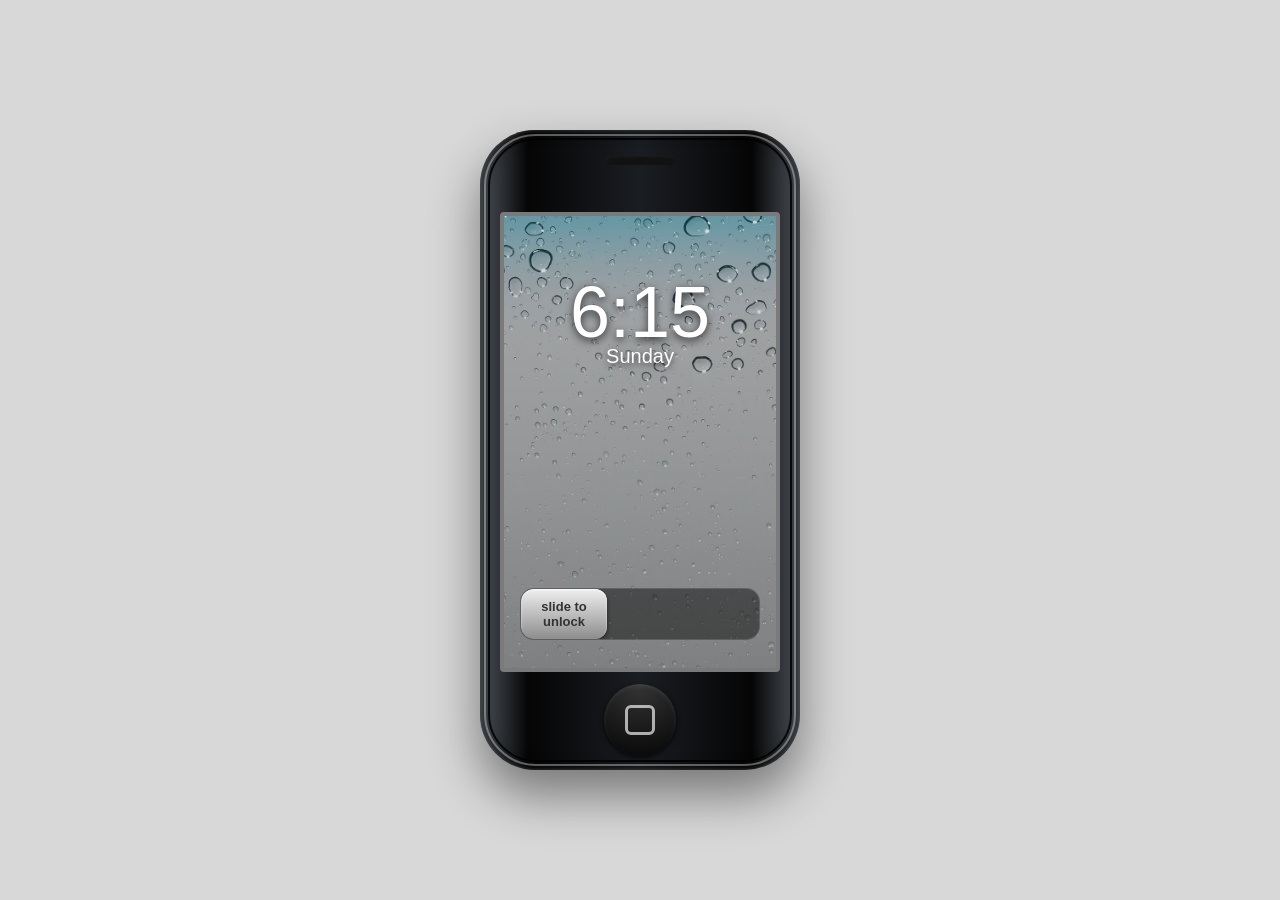
==== index.html @ dcb59309 "Add files via upload" ====
<!DOCTYPE html>
<html lang="en">
<head>
  <meta charset="UTF-8">
  <meta name="viewport" content="width=device-width, initial-scale=1.0">
  <title>MY PHONE</title>
  <link rel="icon" type="image/png" href="phone.png">
  <link rel="stylesheet" href="style.css">
</head>
<body>


<!-- IPHONE -->
<div class="iphone">

    <div class="speaker"></div>

    <!-- LOCKSCREEN -->
    <div id="lockscreen">

        <div class="lock-time" id="time">9:41</div>
        <div class="lock-date" id="date">Wednesday</div>

        <div class="unlock-container">
            <div id="unlockSlider">
                <span>slide to unlock</span>
            </div>
        </div>

    </div>

    <!-- HOME SCREEN -->
    <div id="homescreen">

        <div class="status-bar">
            <span>AT&T</span>
            <span id="statusTime">9:41</span>
            <span>100%</span>
        </div>

        <div class="apps">

            <div class="app" onclick="openApp('gallery.html')">
                <img src="galeri.jpg">
                <p>Gallery</p>
            </div>

            <div class="app" onclick="openApp('https:/benplaylist.vercel.app/')">
                <img src="music.webp">
                <p>Music</p>
            </div>

            <div class="app" onclick="openApp('notes.html')">
                <img src="notes.webp">
                <p>Notes</p>
            </div>

        </div>

        <div class="dock">
            <img src="safari.webp">
            <img src="setting.jpg">
        </div>

    </div>

    <div class="home-btn"></div>

</div>

<script src="script.js"></script>
</body>
</html>
---- style.css ----
*{
    margin:0;
    padding:0;
    box-sizing:border-box;
    font-family:Helvetica, Arial, sans-serif;
}

body{
    min-height:100vh;
    display:flex;
    justify-content:center;
    align-items:center;
    background:#d8d8d8;
    overflow:hidden;
}


/* PHONE BODY */

.iphone{
    width:320px;
    height:640px;
    background:
    linear-gradient(to right,
    #4e545b 0%,
    #050505 15%,
    #1a1d22 50%,
    #050505 85%,
    #4e545b 100%);
    border-radius:55px;
    position:relative;
    padding:18px;
    box-shadow:
    inset 0 0 4px rgba(255,255,255,.25),
    inset 0 0 15px rgba(0,0,0,.9),
    0 25px 50px rgba(0,0,0,.45);
}

.iphone::before{
    content:'';
    position:absolute;
    inset:4px;
    border-radius:52px;
    border:2px solid rgba(255,255,255,.35);
}

.iphone::after{
    content:'';
    position:absolute;
    inset:8px;
    border-radius:48px;
    border:2px solid rgba(0,0,0,.85);
}

.hidden{
    opacity:0;
    animation:showPhone 1s forwards;
    animation-delay:2.3s;
}

@keyframes showPhone{
    to{
        opacity:1;
    }
}

/* SPEAKER */

.speaker{
    width:70px;
    height:9px;
    background:#121212;
    border-radius:20px;
    position:absolute;
    top:26px;
    left:50%;
    transform:translateX(-50%);
    box-shadow:inset 1px 1px 3px rgba(255,255,255,.05);
}

/* SCREEN */

#lockscreen,
#homescreen{
    position:absolute;
    top:82px;
    left:20px;
    width:280px;
    height:460px;
    border:4px solid #7a7a7a;
    border-radius:4px;
    overflow:hidden;
    background:
    linear-gradient(to bottom,
    rgba(0,0,0,.12),
    rgba(0,0,0,.28)),
    url('wall.webp') center/cover;
}

/* LOCKSCREEN */

#lockscreen{
    display:flex;
    flex-direction:column;
    align-items:center;
    z-index:2;
}

.lock-time{
    margin-top:55px;
    color:white;
    font-size:72px;
    font-weight:200;
    text-shadow:0 3px 8px rgba(0,0,0,.7);
}

.lock-date{
    color:white;
    font-size:20px;
    margin-top:-8px;
    text-shadow:0 2px 6px rgba(0,0,0,.6);
}

/* SLIDE TO UNLOCK */

.unlock-container{
    width:240px;
    height:52px;
    border-radius:14px;
    background:rgba(0,0,0,.45);
    position:absolute;
    left:50%;
    transform:translateX(-50%);
    bottom:28px;
    overflow:hidden;
    border:1px solid rgba(255,255,255,.12);
}

#unlockSlider{
    width:86px;
    height:100%;
    background:
    linear-gradient(to bottom,
    #efefef,
    #8d8d8d);
    border-radius:12px;
    display:flex;
    justify-content:center;
    align-items:center;
    cursor:grab;
    position:absolute;
    left:0;
    top:0;
    box-shadow:
    inset 0 1px 2px rgba(255,255,255,.8),
    0 2px 4px rgba(0,0,0,.6);

    text-align:center; /* 🔥 add ini */
}

#unlockSlider span{
    font-size:13px;
    color:#333;
    font-weight:bold;

    width:100%;
    text-align:center;
}
/* HOME SCREEN */

#homescreen{
    display:none;
    z-index:1;
}

.status-bar{
    display:flex;
    justify-content:space-between;
    color:white;
    padding:8px 12px;
    font-size:12px;
    font-weight:bold;
    text-shadow:0 1px 4px black;
}

.apps{
    padding:38px 18px;
    display:grid;
    grid-template-columns:repeat(3,1fr);
    gap:26px 12px;
}

.app{
    text-align:center;
    color:white;
    cursor:pointer;
    transition:.18s;
}

.app:active{
    transform:scale(.88);
}

.app img{
    width:58px;
    height:58px;
    border-radius:14px;
    box-shadow:0 4px 8px rgba(0,0,0,.45);
}

.app p{
    font-size:10px;
    margin-top:5px;
    text-shadow:0 2px 5px black;
}

/* DOCK */

.dock{
    position:absolute;
    bottom:10px;
    left:50%;
    transform:translateX(-50%);
    width:240px;
    height:72px;
    border-radius:20px;
    background:rgba(255,255,255,.14);
    backdrop-filter:blur(6px);
    display:flex;
    justify-content:space-around;
    align-items:center;
    border:1px solid rgba(255,255,255,.15);
}

.dock img{
    width:58px;
    height:58px;
    border-radius:14px;
}

/* HOME BUTTON */

.home-btn{
    width:72px;
    height:72px;
    border-radius:50%;
    background:
    radial-gradient(circle at top,
    #353535,
    #050505);
    position:absolute;
    bottom:14px;
    left:50%;
    transform:translateX(-50%);
    box-shadow:
    inset 0 2px 4px rgba(255,255,255,.08),
    0 2px 5px rgba(0,0,0,.85);
}

.home-btn::after{
    content:'';
    width:24px;
    height:24px;
    border:3px solid rgba(255,255,255,.65);
    border-radius:6px;
    position:absolute;
    top:50%;
    left:50%;
    transform:translate(-50%,-50%);
}

/* MOBILE */

@media(max-width:480px){
    .iphone{
        transform:scale(.9);
    }
}
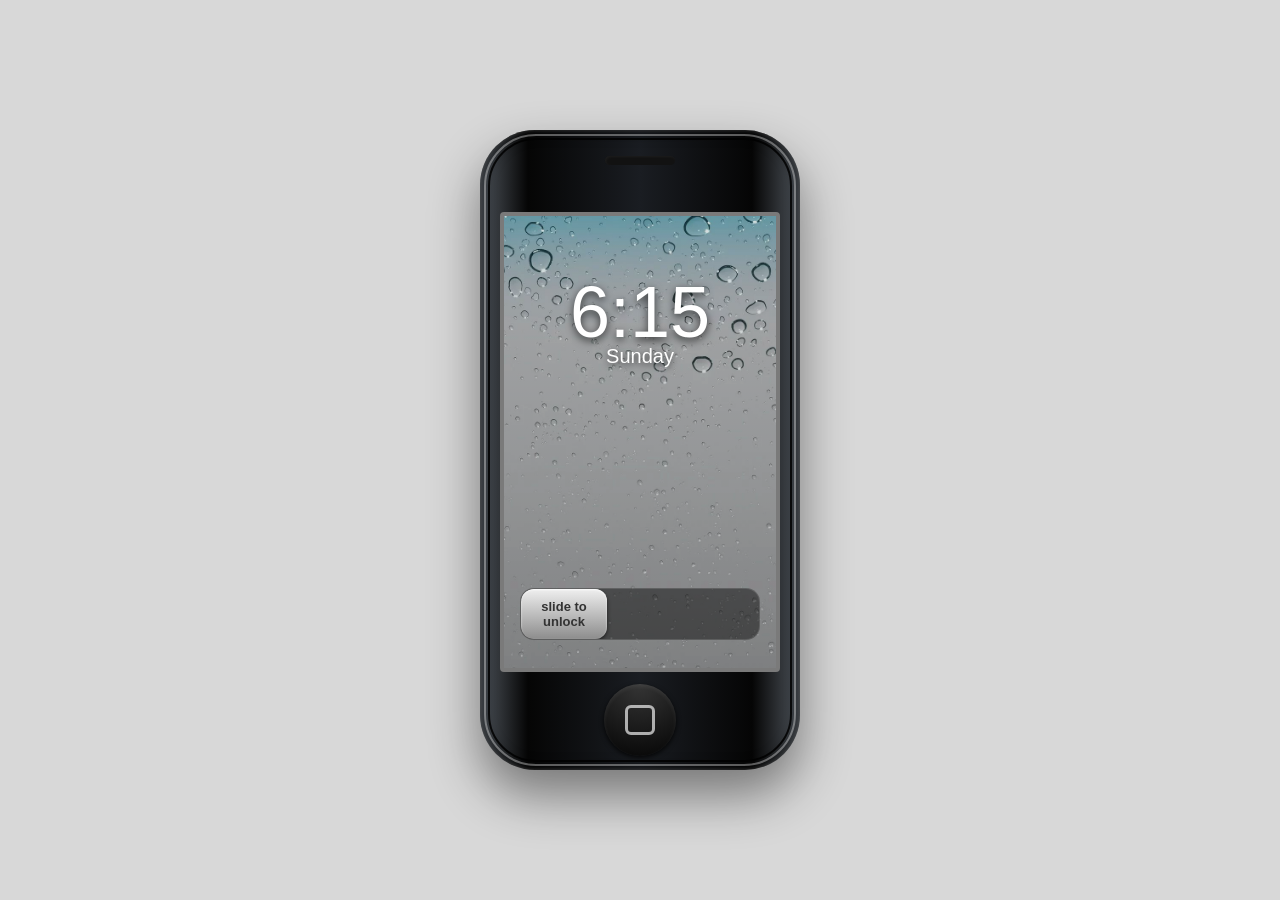
==== commit 420864c0: "Fix HTML structure and update app links" ====
--- a/index.html
+++ b/index.html
@@ -45,7 +45,7 @@
                 <p>Gallery</p>
             </div>
 
-            <div class="app" onclick="openApp('https:/benplaylist.vercel.app/')">
+            <div class="app" onclick="openApp('music.html')">
                 <img src="music.webp">
                 <p>Music</p>
             </div>
@@ -70,4 +70,4 @@
 
 <script src="script.js"></script>
 </body>
-</html>+</html>
